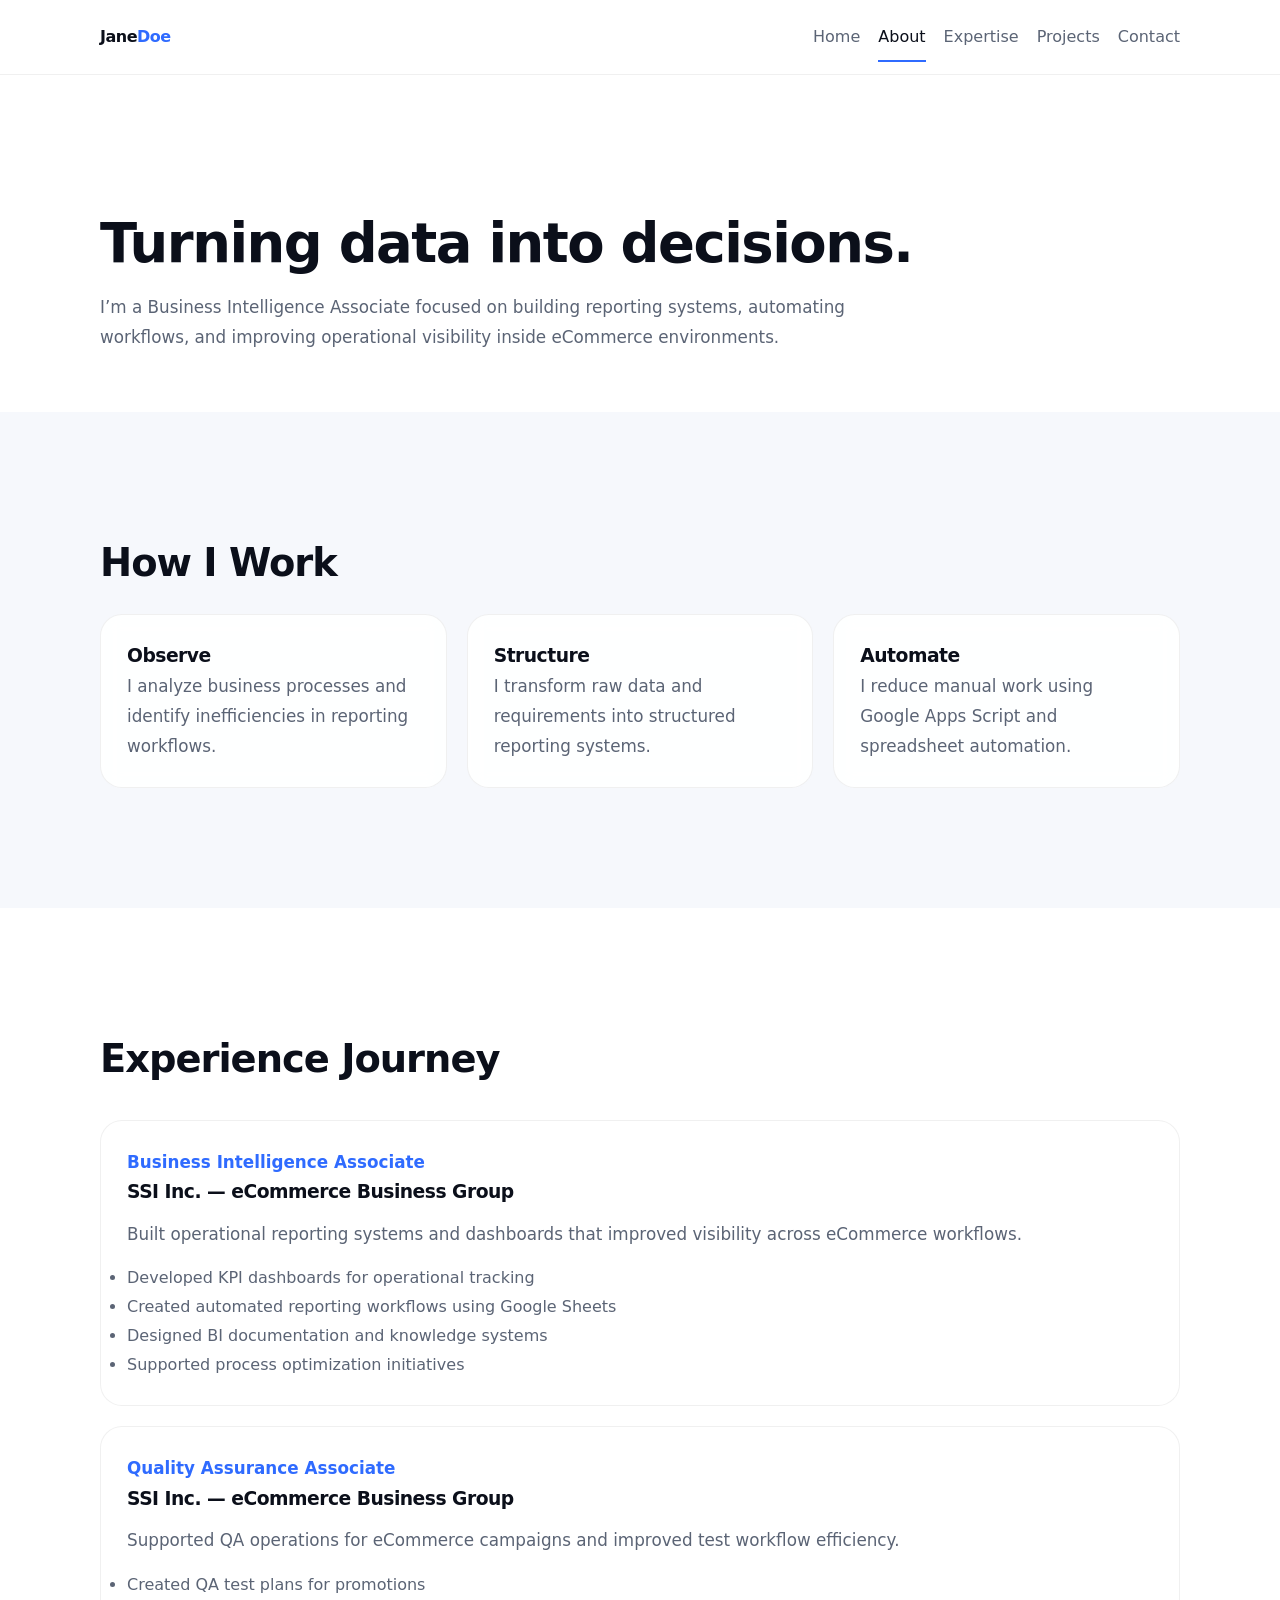
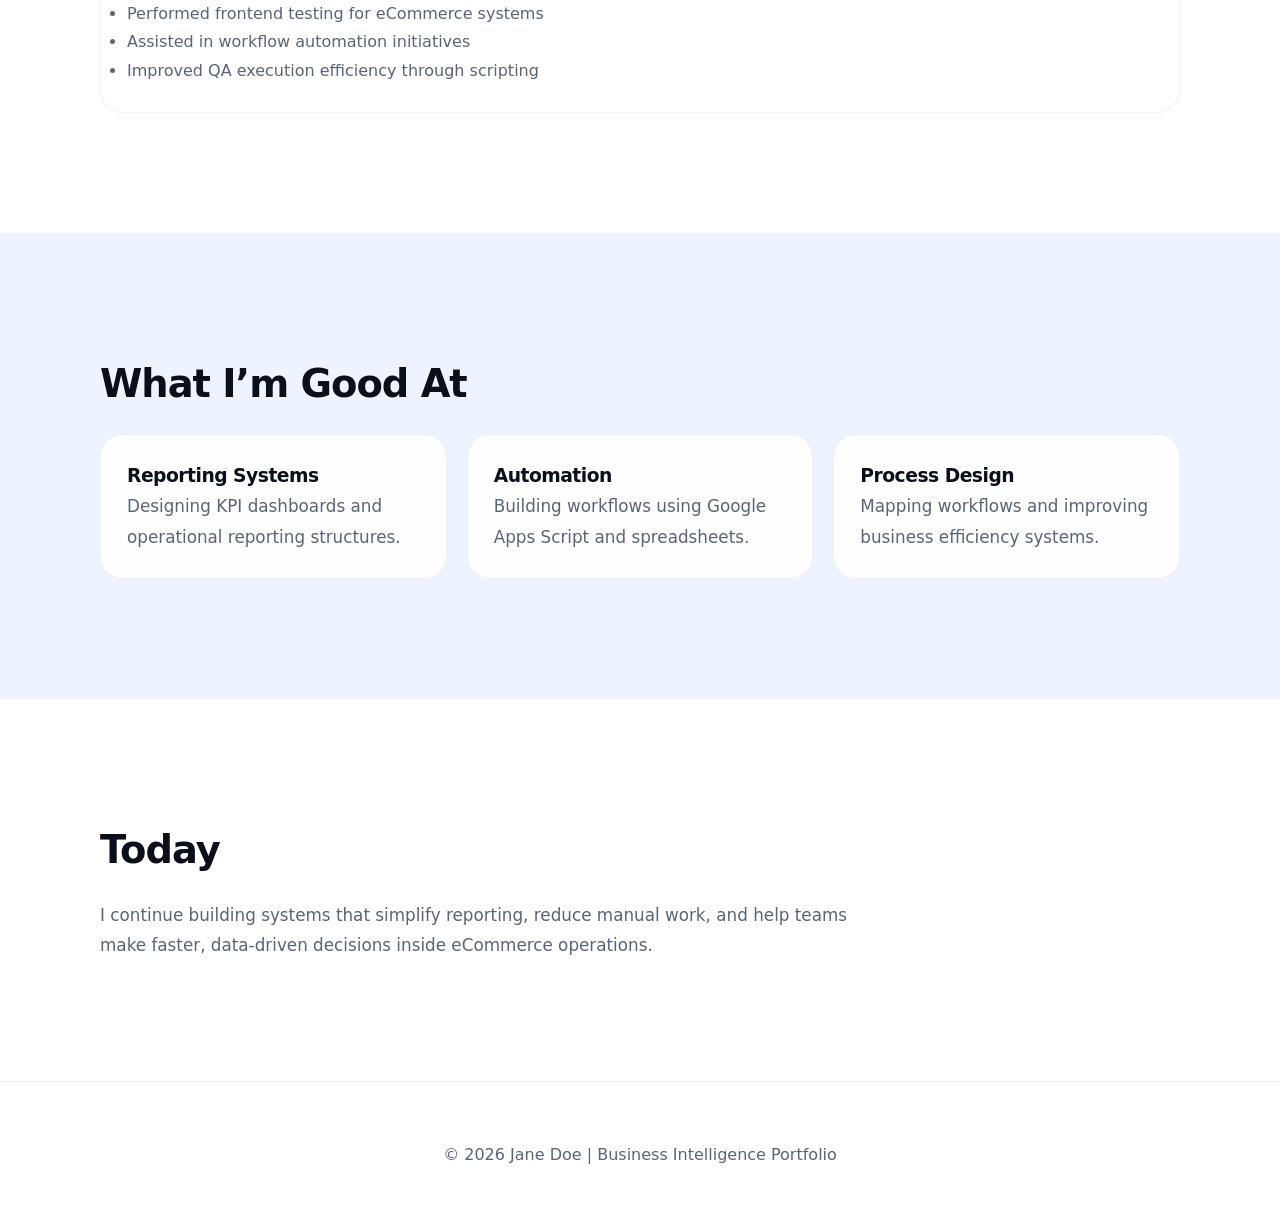
==== about.html @ 3c9a526d "Create about.html" ====
<!DOCTYPE html>
<html lang="en">
<head>
<meta charset="UTF-8">
<meta name="viewport" content="width=device-width, initial-scale=1.0">

<title>About | BI Portfolio</title>

<link rel="stylesheet" href="style.css">
</head>

<body>

<!-- NAV -->
<nav class="navbar">
  <div class="container nav-wrapper">

    <div class="logo">Jane<span>Doe</span></div>

    <div class="nav-links">
      <a href="index.html">Home</a>
      <a href="about.html" class="active">About</a>
      <a href="expertise.html">Expertise</a>
      <a href="projects.html">Projects</a>
      <a href="contact.html">Contact</a>
    </div>

  </div>
</nav>

<!-- HERO STORY INTRO -->
<section class="container reveal" style="padding:140px 0 60px;">

  <h1 style="font-size:3.4rem; letter-spacing:-1.5px;">
    Turning data into decisions.
  </h1>

  <p style="max-width:750px; margin-top:20px;">
    I’m a Business Intelligence Associate focused on building reporting systems,
    automating workflows, and improving operational visibility inside eCommerce environments.
  </p>

</section>

<!-- STORY SECTION 1 -->
<section class="soft reveal">

  <div class="container">

    <h2>How I Work</h2>

    <div class="grid">

      <div class="card">
        <h3>Observe</h3>
        <p>I analyze business processes and identify inefficiencies in reporting workflows.</p>
      </div>

      <div class="card">
        <h3>Structure</h3>
        <p>I transform raw data and requirements into structured reporting systems.</p>
      </div>

      <div class="card">
        <h3>Automate</h3>
        <p>I reduce manual work using Google Apps Script and spreadsheet automation.</p>
      </div>

    </div>

  </div>

</section>

<!-- STORY SECTION 2 (TIMELINE STYLE EXPERIENCE) -->
<section class="container reveal">

  <h2>Experience Journey</h2>

  <!-- BI ROLE -->
  <div class="card" style="margin-top:30px;">

    <p style="color:#2f6bff; font-weight:600;">Business Intelligence Associate</p>
    <h3>SSI Inc. — eCommerce Business Group</h3>

    <p style="margin-top:12px;">
      Built operational reporting systems and dashboards that improved visibility across eCommerce workflows.
    </p>

    <ul style="margin-top:15px; color:#5b6475; line-height:1.8;">
      <li>Developed KPI dashboards for operational tracking</li>
      <li>Created automated reporting workflows using Google Sheets</li>
      <li>Designed BI documentation and knowledge systems</li>
      <li>Supported process optimization initiatives</li>
    </ul>

  </div>

  <!-- QA ROLE -->
  <div class="card" style="margin-top:20px;">

    <p style="color:#2f6bff; font-weight:600;">Quality Assurance Associate</p>
    <h3>SSI Inc. — eCommerce Business Group</h3>

    <p style="margin-top:12px;">
      Supported QA operations for eCommerce campaigns and improved test workflow efficiency.
    </p>

    <ul style="margin-top:15px; color:#5b6475; line-height:1.8;">
      <li>Created QA test plans for promotions</li>
      <li>Performed frontend testing for eCommerce systems</li>
      <li>Assisted in workflow automation initiatives</li>
      <li>Improved QA execution efficiency through scripting</li>
    </ul>

  </div>

</section>

<!-- SKILLS STORY -->
<section class="soft2 reveal">

  <div class="container">

    <h2>What I’m Good At</h2>

    <div class="grid">

      <div class="card">
        <h3>Reporting Systems</h3>
        <p>Designing KPI dashboards and operational reporting structures.</p>
      </div>

      <div class="card">
        <h3>Automation</h3>
        <p>Building workflows using Google Apps Script and spreadsheets.</p>
      </div>

      <div class="card">
        <h3>Process Design</h3>
        <p>Mapping workflows and improving business efficiency systems.</p>
      </div>

    </div>

  </div>

</section>

<!-- CLOSING STORY -->
<section class="container reveal" style="padding:120px 0;">

  <h2>Today</h2>

  <p style="max-width:750px;">
    I continue building systems that simplify reporting, reduce manual work,
    and help teams make faster, data-driven decisions inside eCommerce operations.
  </p>

</section>

<!-- FOOTER -->
<footer>
  © 2026 Jane Doe | Business Intelligence Portfolio
</footer>

<script src="script.js"></script>

</body>
</html>
---- style.css ----
:root{
  --bg:#ffffff;
  --text:#0b0f1a;
  --muted:#5b6475;
  --line:rgba(0,0,0,0.08);

  --blue:#2f6bff;
  --soft:#f6f8fc;
  --soft2:#eef3ff;
}

/* RESET */
*{
  margin:0;
  padding:0;
  box-sizing:border-box;
  font-family: Inter, system-ui, -apple-system, sans-serif;
}

html{
  scroll-behavior:smooth;
}

body{
  background:var(--bg);
  color:var(--text);
  -webkit-font-smoothing:antialiased;
  text-rendering:optimizeLegibility;
  line-height:1.6;
}

/* CONTAINER */
.container{
  width:85%;
  max-width:1080px;
  margin:auto;
}

/* =========================
   NAV (APPLE STYLE)
========================= */
.navbar{
  position:sticky;
  top:0;
  background:rgba(255,255,255,0.75);
  backdrop-filter:blur(16px);
  border-bottom:1px solid rgba(0,0,0,0.06);
  z-index:1000;
}

.nav-wrapper{
  display:flex;
  justify-content:space-between;
  align-items:center;
  padding:18px 0;
}

.logo{
  font-weight:700;
  letter-spacing:-0.5px;
}

.logo span{
  color:var(--blue);
}

.nav-links{
  display:flex;
  align-items:center;
}

.nav-links a{
  margin-left:18px;
  text-decoration:none;
  color:var(--muted);
  font-weight:500;
  position:relative;
  transition:0.2s ease;
  padding:6px 0;
}

.nav-links a:hover{
  color:var(--text);
}

.nav-links a.active{
  color:var(--text);
}

.nav-links a.active::after{
  content:"";
  position:absolute;
  bottom:-6px;
  left:0;
  width:100%;
  height:2px;
  background:var(--blue);
}

/* =========================
   TYPOGRAPHY (REFINED)
========================= */
h1{
  font-size:3.4rem;
  letter-spacing:-1.5px;
  line-height:1.05;
}

h2{
  font-size:2.4rem;
  letter-spacing:-1px;
  margin-bottom:20px;
}

h3{
  letter-spacing:-0.5px;
}

p{
  font-size:1.05rem;
  color:var(--muted);
  line-height:1.8;
}

/* =========================
   SECTIONS (SPACING SYSTEM)
========================= */
section{
  padding:120px 0;
}

.soft{
  background:var(--soft);
}

.soft2{
  background:var(--soft2);
}

/* =========================
   HERO (APPLE STYLE LAYOUT)
========================= */
.hero{
  padding:140px 0;
  display:grid;
  grid-template-columns:1.3fr 0.7fr;
  gap:70px;
  align-items:center;
}

.visual{
  height:380px;
  border-radius:28px;
  background:linear-gradient(135deg,#f4f7ff,#ffffff);
  border:1px solid rgba(0,0,0,0.06);
}

/* =========================
   BUTTONS (MICRO INTERACTION)
========================= */
.btn{
  display:inline-block;
  padding:13px 20px;
  border-radius:999px;
  background:var(--blue);
  color:#fff;
  text-decoration:none;
  font-weight:500;
  transition:all 0.25s ease;
  margin-top:20px;
}

.btn:hover{
  transform:translateY(-2px);
  box-shadow:0 10px 25px rgba(47,107,255,0.25);
}

/* =========================
   GRID SYSTEM
========================= */
.grid{
  display:grid;
  grid-template-columns:repeat(3,1fr);
  gap:20px;
}

/* =========================
   CARDS (APPLE SOFT UI)
========================= */
.card{
  padding:26px;
  border-radius:22px;
  border:1px solid rgba(0,0,0,0.06);
  background:rgba(255,255,255,0.9);
  backdrop-filter:blur(10px);
  transition:all 0.35s ease;
}

.card:hover{
  transform:translateY(-8px);
  box-shadow:0 18px 50px rgba(0,0,0,0.08);
}

/* =========================
   PROJECT LIST
========================= */
.projects{
  margin-top:30px;
}

.project-item{
  display:flex;
  justify-content:space-between;
  align-items:center;
  padding:26px 0;
  border-bottom:1px solid var(--line);
  transition:0.25s ease;
}

.project-item:hover{
  background:rgba(47,107,255,0.04);
  padding-left:14px;
}

.project-item h3{
  font-size:1.1rem;
  margin-bottom:6px;
}

.project-item p{
  color:var(--muted);
}

.project-item a{
  color:var(--blue);
  text-decoration:none;
  font-weight:600;
}

/* =========================
   FOOTER
========================= */
footer{
  text-align:center;
  padding:60px 0;
  color:var(--muted);
  border-top:1px solid rgba(0,0,0,0.06);
}

/* =========================
   SCROLL REVEAL (ANIMATION SYSTEM)
========================= */
.reveal{
  opacity:0;
  transform:translateY(20px);
  transition:all 0.8s ease;
}

.reveal.show{
  opacity:1;
  transform:translateY(0);
}

/* =========================
   RESPONSIVE
========================= */
@media(max-width:900px){
  .hero{
    grid-template-columns:1fr;
  }

  .grid{
    grid-template-columns:1fr;
  }

  h1{
    font-size:2.4rem;
  }
}
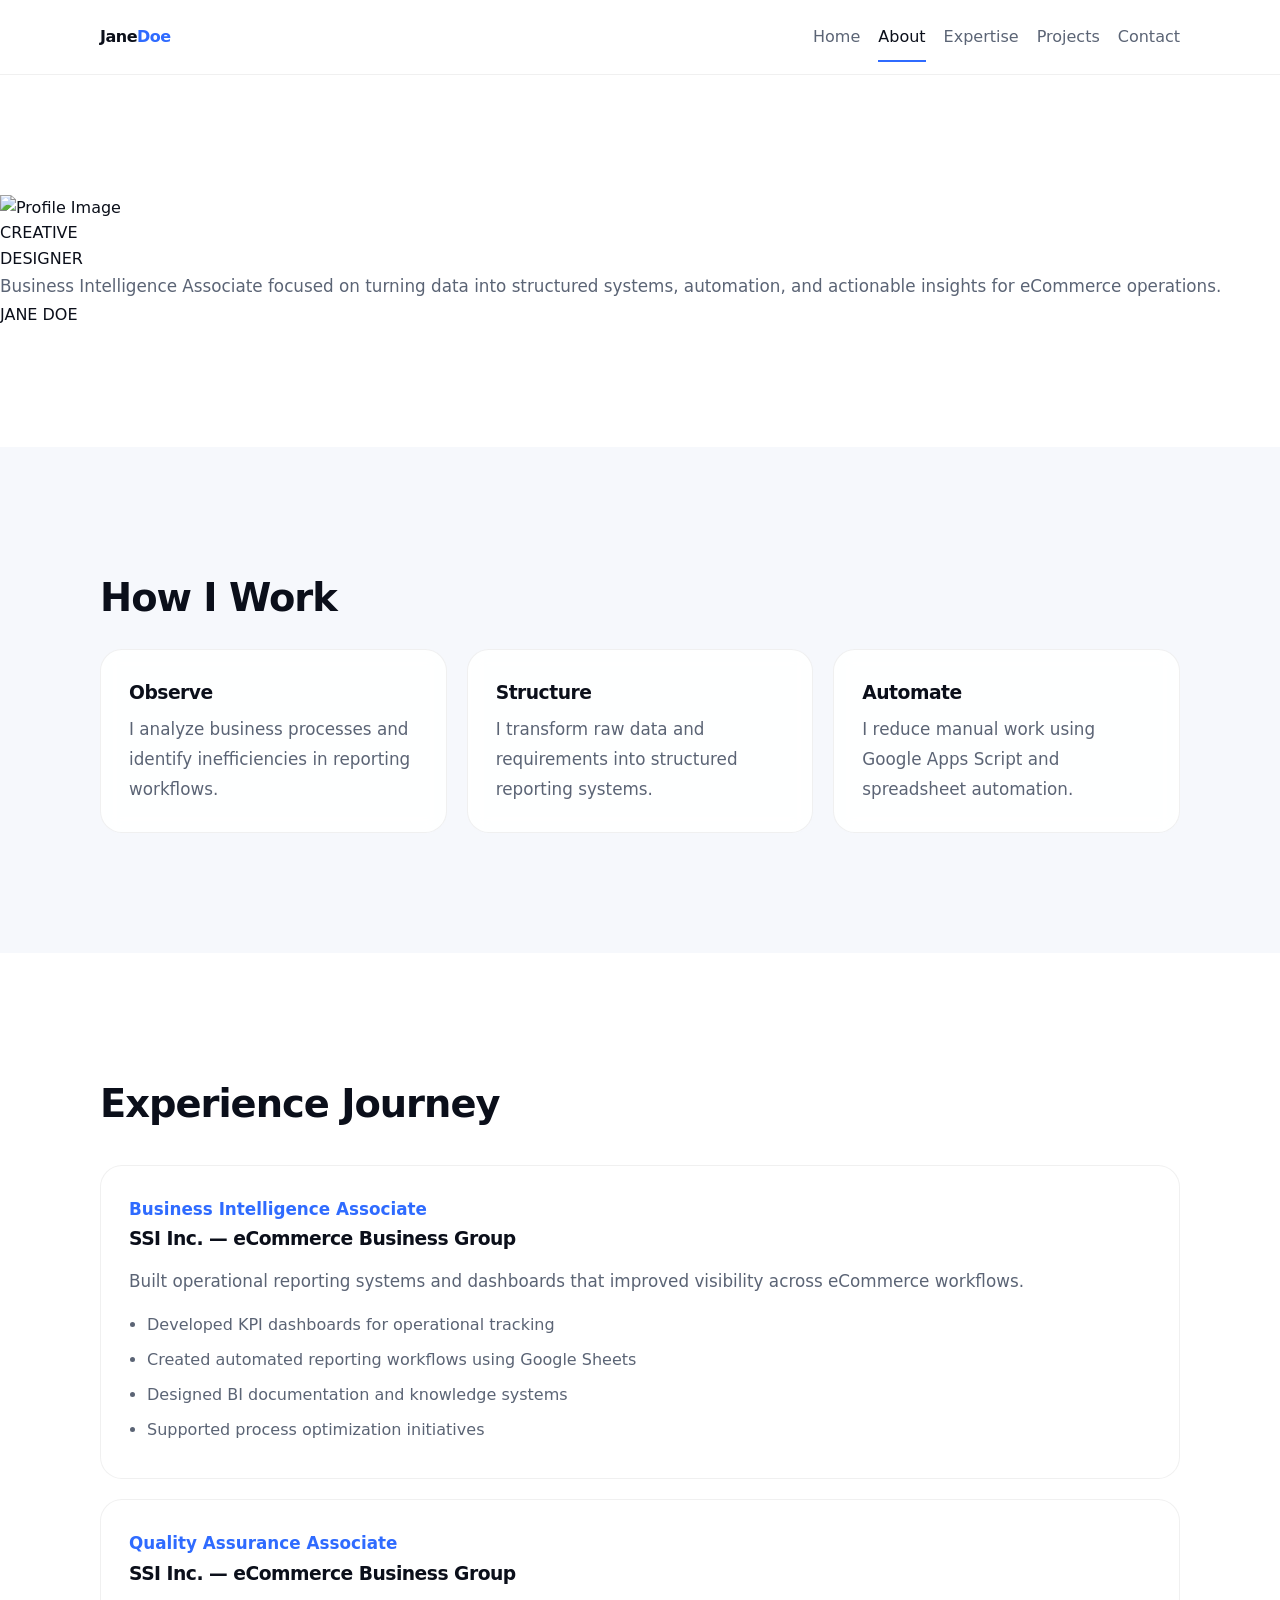
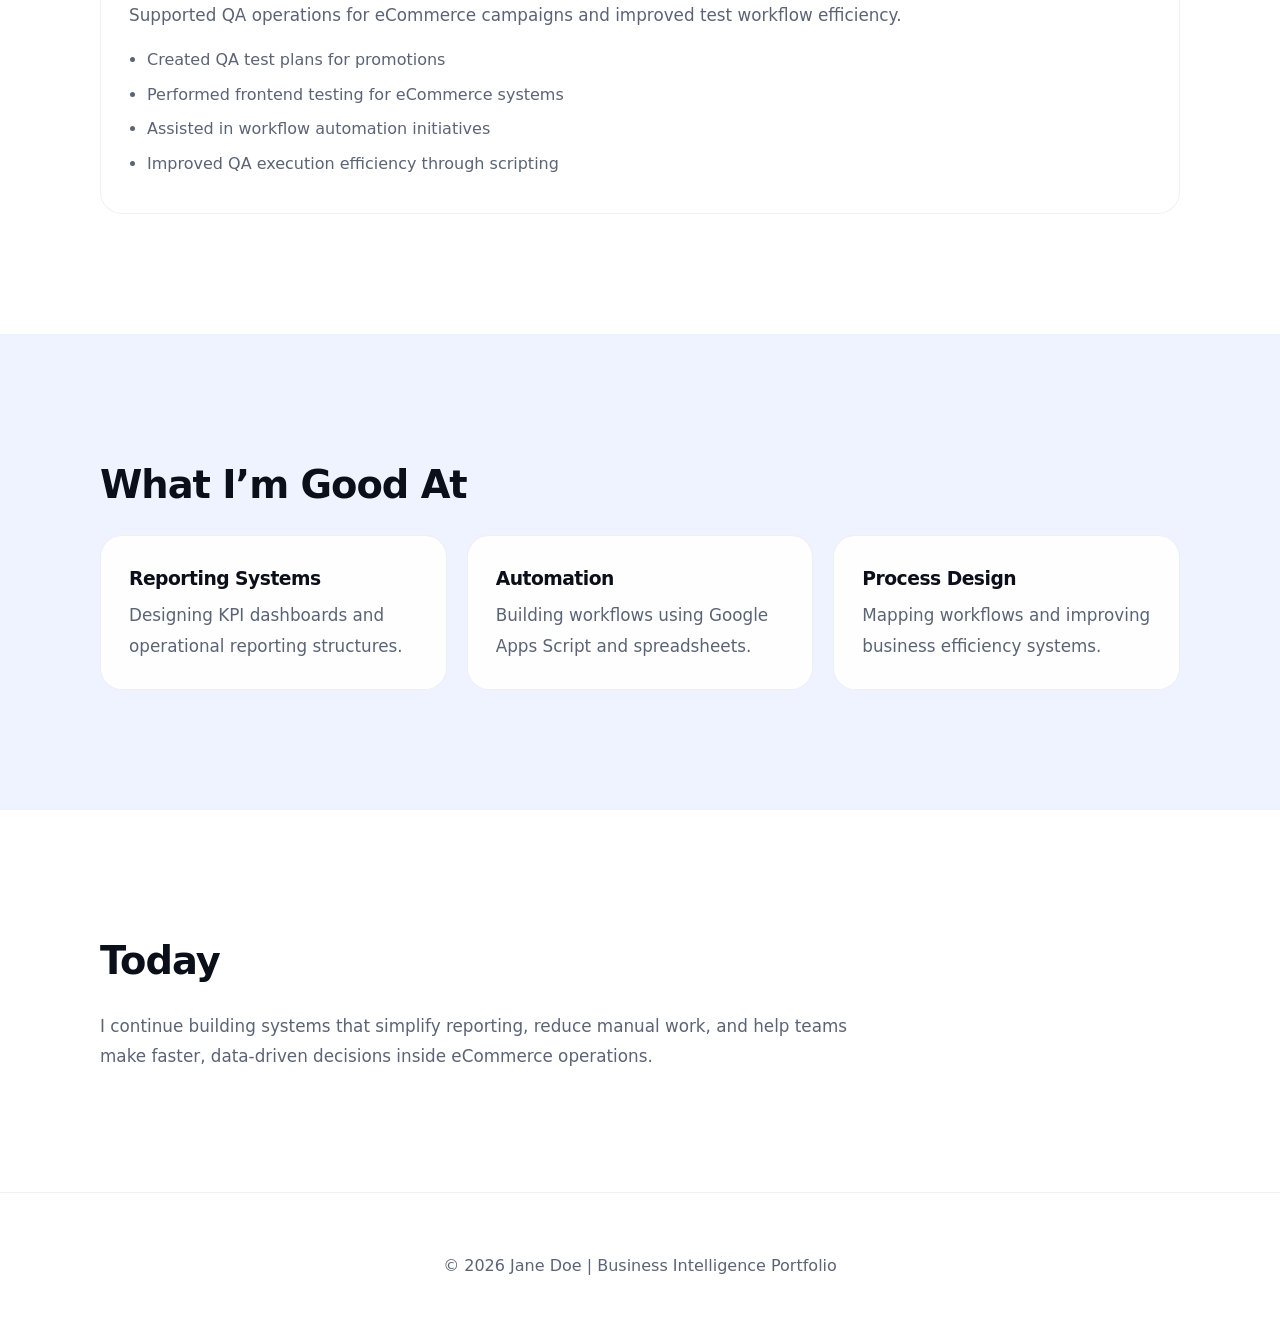
==== commit d259ce57: "Update about.html" ====
--- a/about.html
+++ b/about.html
@@ -29,7 +29,7 @@
 </nav>
 
 <!-- HERO STORY INTRO -->
-<section class="container reveal" style="padding:140px 0 60px;">
+<!-- <section class="container reveal" style="padding:140px 0 60px;">
 
   <h1 style="font-size:3.4rem; letter-spacing:-1.5px;">
     Turning data into decisions.
@@ -39,6 +39,35 @@
     I’m a Business Intelligence Associate focused on building reporting systems,
     automating workflows, and improving operational visibility inside eCommerce environments.
   </p>
+
+</section> -->
+
+  <!-- HERO / EDITORIAL SPLIT -->
+<section class="hero-editorial">
+
+  <div class="hero-frame">
+
+    <!-- LEFT IMAGE -->
+    <div class="hero-image">
+      <img src="your-image.jpg" alt="Profile Image">
+    </div>
+
+    <!-- RIGHT CONTENT -->
+    <div class="hero-content">
+
+      <div class="hero-kicker">CREATIVE</div>
+      <div class="hero-title">DESIGNER</div>
+
+      <p class="hero-subtext">
+        Business Intelligence Associate focused on turning data into structured systems,
+        automation, and actionable insights for eCommerce operations.
+      </p>
+
+      <div class="hero-name">JANE DOE</div>
+
+    </div>
+
+  </div>
 
 </section>
 
--- a/style.css
+++ b/style.css
@@ -277,3 +277,230 @@
     font-size:2.4rem;
   }
 }
+
+
+
+/* =========================
+   BASE SYSTEM (APPLE CLEAN)
+========================= */
+
+:root{
+  --bg:#ffffff;
+  --text:#0b0f1a;
+  --muted:#5b6475;
+  --line:rgba(0,0,0,0.08);
+
+  --blue:#2f6bff;
+  --soft:#f6f8fc;
+  --soft2:#eef3ff;
+}
+
+*{
+  margin:0;
+  padding:0;
+  box-sizing:border-box;
+  font-family: Inter, system-ui, -apple-system, sans-serif;
+}
+
+html{
+  scroll-behavior:smooth;
+}
+
+body{
+  background:var(--bg);
+  color:var(--text);
+  -webkit-font-smoothing:antialiased;
+  text-rendering:optimizeLegibility;
+  line-height:1.6;
+}
+
+/* =========================
+   LAYOUT SYSTEM
+========================= */
+
+.container{
+  width:85%;
+  max-width:1080px;
+  margin:auto;
+}
+
+/* =========================
+   NAV (CLEAN GLASS STYLE)
+========================= */
+
+.navbar{
+  position:sticky;
+  top:0;
+  background:rgba(255,255,255,0.75);
+  backdrop-filter:blur(16px);
+  border-bottom:1px solid rgba(0,0,0,0.06);
+  z-index:1000;
+}
+
+.nav-wrapper{
+  display:flex;
+  justify-content:space-between;
+  align-items:center;
+  padding:18px 0;
+}
+
+.nav-links{
+  display:flex;
+}
+
+.nav-links a{
+  margin-left:18px;
+  text-decoration:none;
+  color:var(--muted);
+  font-weight:500;
+  position:relative;
+  transition:0.2s;
+}
+
+.nav-links a:hover,
+.nav-links a.active{
+  color:var(--text);
+}
+
+.nav-links a.active::after{
+  content:"";
+  position:absolute;
+  bottom:-6px;
+  left:0;
+  width:100%;
+  height:2px;
+  background:var(--blue);
+}
+
+/* =========================
+   TYPOGRAPHY (STORY MODE)
+========================= */
+
+h1{
+  font-size:3.4rem;
+  letter-spacing:-1.5px;
+  line-height:1.05;
+}
+
+h2{
+  font-size:2.4rem;
+  letter-spacing:-1px;
+  margin-bottom:20px;
+}
+
+h3{
+  letter-spacing:-0.5px;
+  margin-bottom:6px;
+}
+
+p{
+  font-size:1.05rem;
+  color:var(--muted);
+  line-height:1.8;
+}
+
+/* =========================
+   SECTION SPACING (IMPORTANT)
+========================= */
+
+section{
+  padding:120px 0;
+}
+
+.soft{
+  background:var(--soft);
+}
+
+.soft2{
+  background:var(--soft2);
+}
+
+/* =========================
+   HERO STORY AREA
+========================= */
+
+.hero{
+  padding:140px 0;
+}
+
+/* =========================
+   GRID SYSTEM
+========================= */
+
+.grid{
+  display:grid;
+  grid-template-columns:repeat(3,1fr);
+  gap:20px;
+}
+
+/* =========================
+   STORY CARDS (APPLE STYLE)
+========================= */
+
+.card{
+  padding:28px;
+  border-radius:22px;
+  border:1px solid rgba(0,0,0,0.06);
+  background:rgba(255,255,255,0.9);
+  backdrop-filter:blur(10px);
+  transition:all 0.35s ease;
+}
+
+.card:hover{
+  transform:translateY(-8px);
+  box-shadow:0 18px 50px rgba(0,0,0,0.08);
+}
+
+/* =========================
+   TIMELINE EXPERIENCE STYLE
+========================= */
+
+.card ul{
+  margin-top:12px;
+  padding-left:18px;
+}
+
+.card ul li{
+  margin-bottom:6px;
+  color:var(--muted);
+}
+
+/* =========================
+   REVEAL ANIMATION (IMPORTANT)
+========================= */
+
+.reveal{
+  opacity:0;
+  transform:translateY(24px);
+  transition:all 0.8s ease;
+}
+
+.reveal.show{
+  opacity:1;
+  transform:translateY(0);
+}
+
+/* =========================
+   FOOTER
+========================= */
+
+footer{
+  text-align:center;
+  padding:60px 0;
+  color:var(--muted);
+  border-top:1px solid rgba(0,0,0,0.06);
+}
+
+/* =========================
+   RESPONSIVE
+========================= */
+
+@media(max-width:900px){
+  h1{
+    font-size:2.4rem;
+  }
+
+  .grid{
+    grid-template-columns:1fr;
+  }
+}
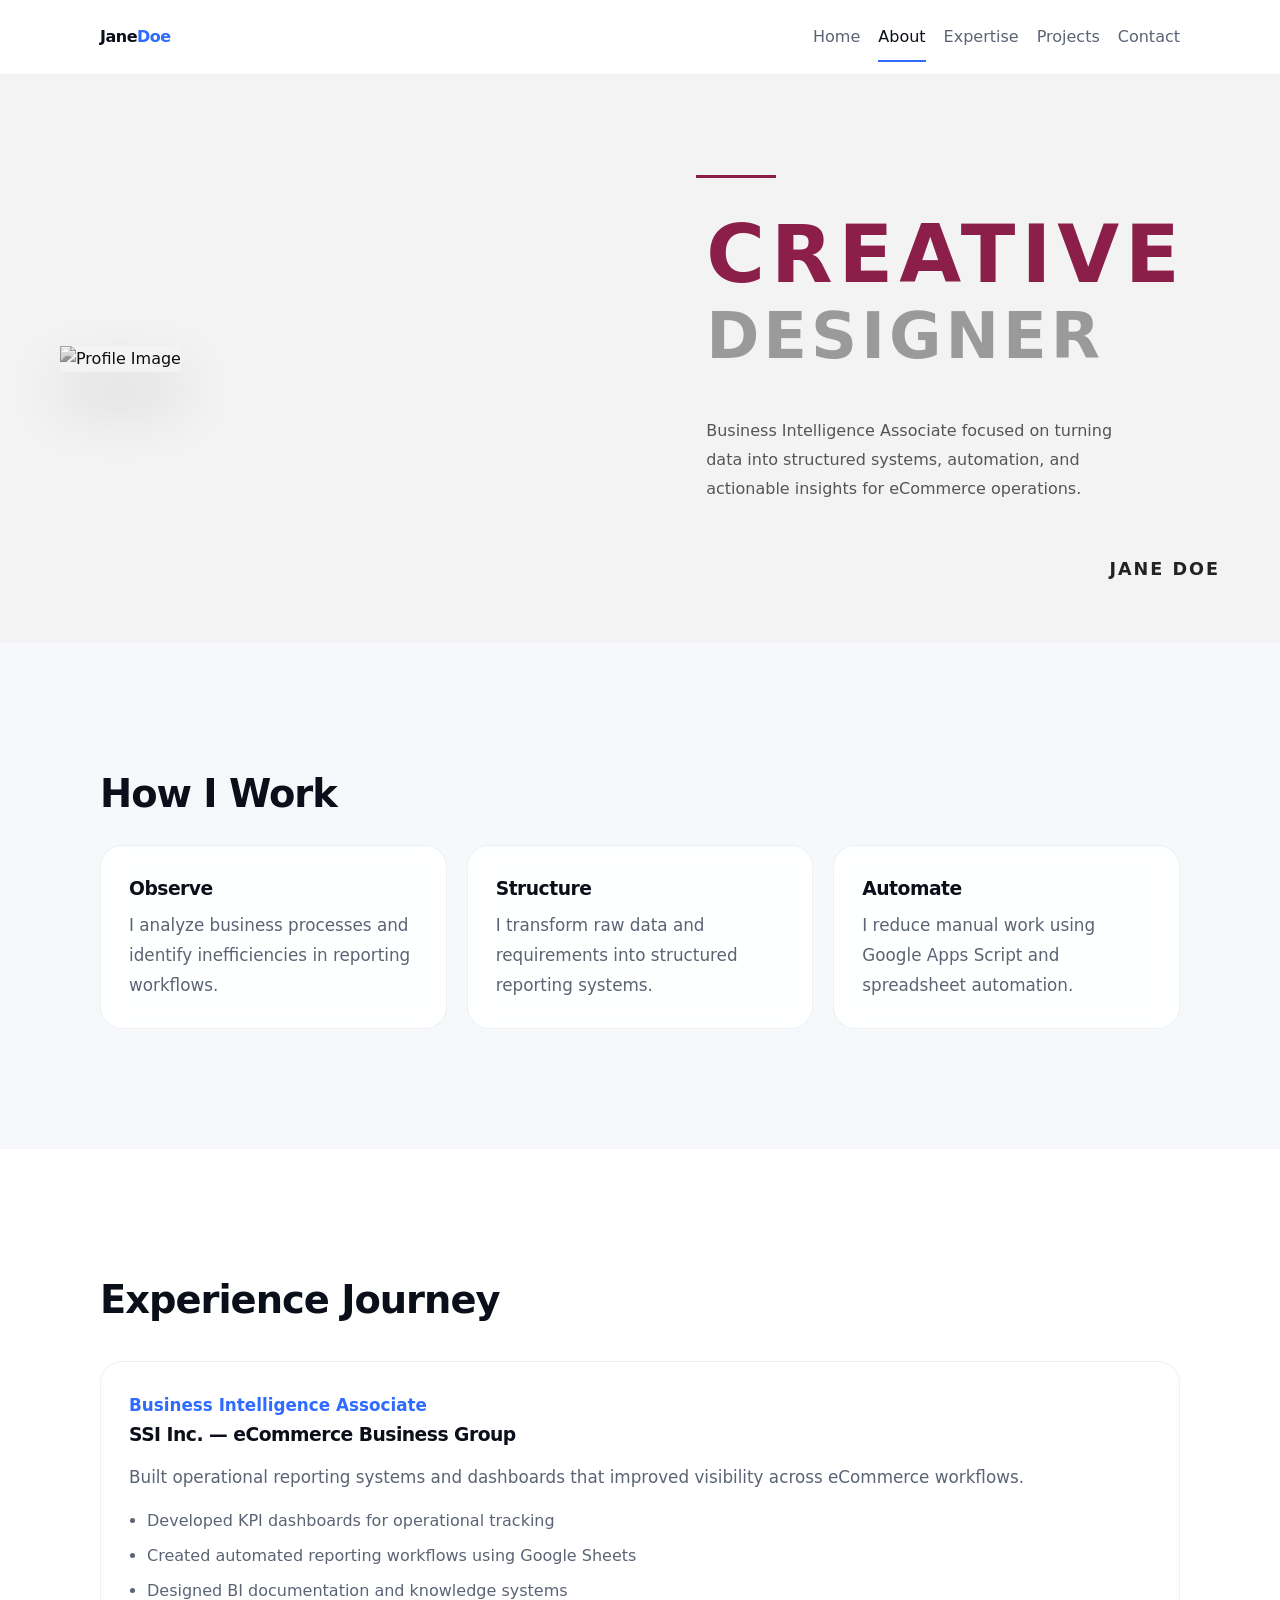
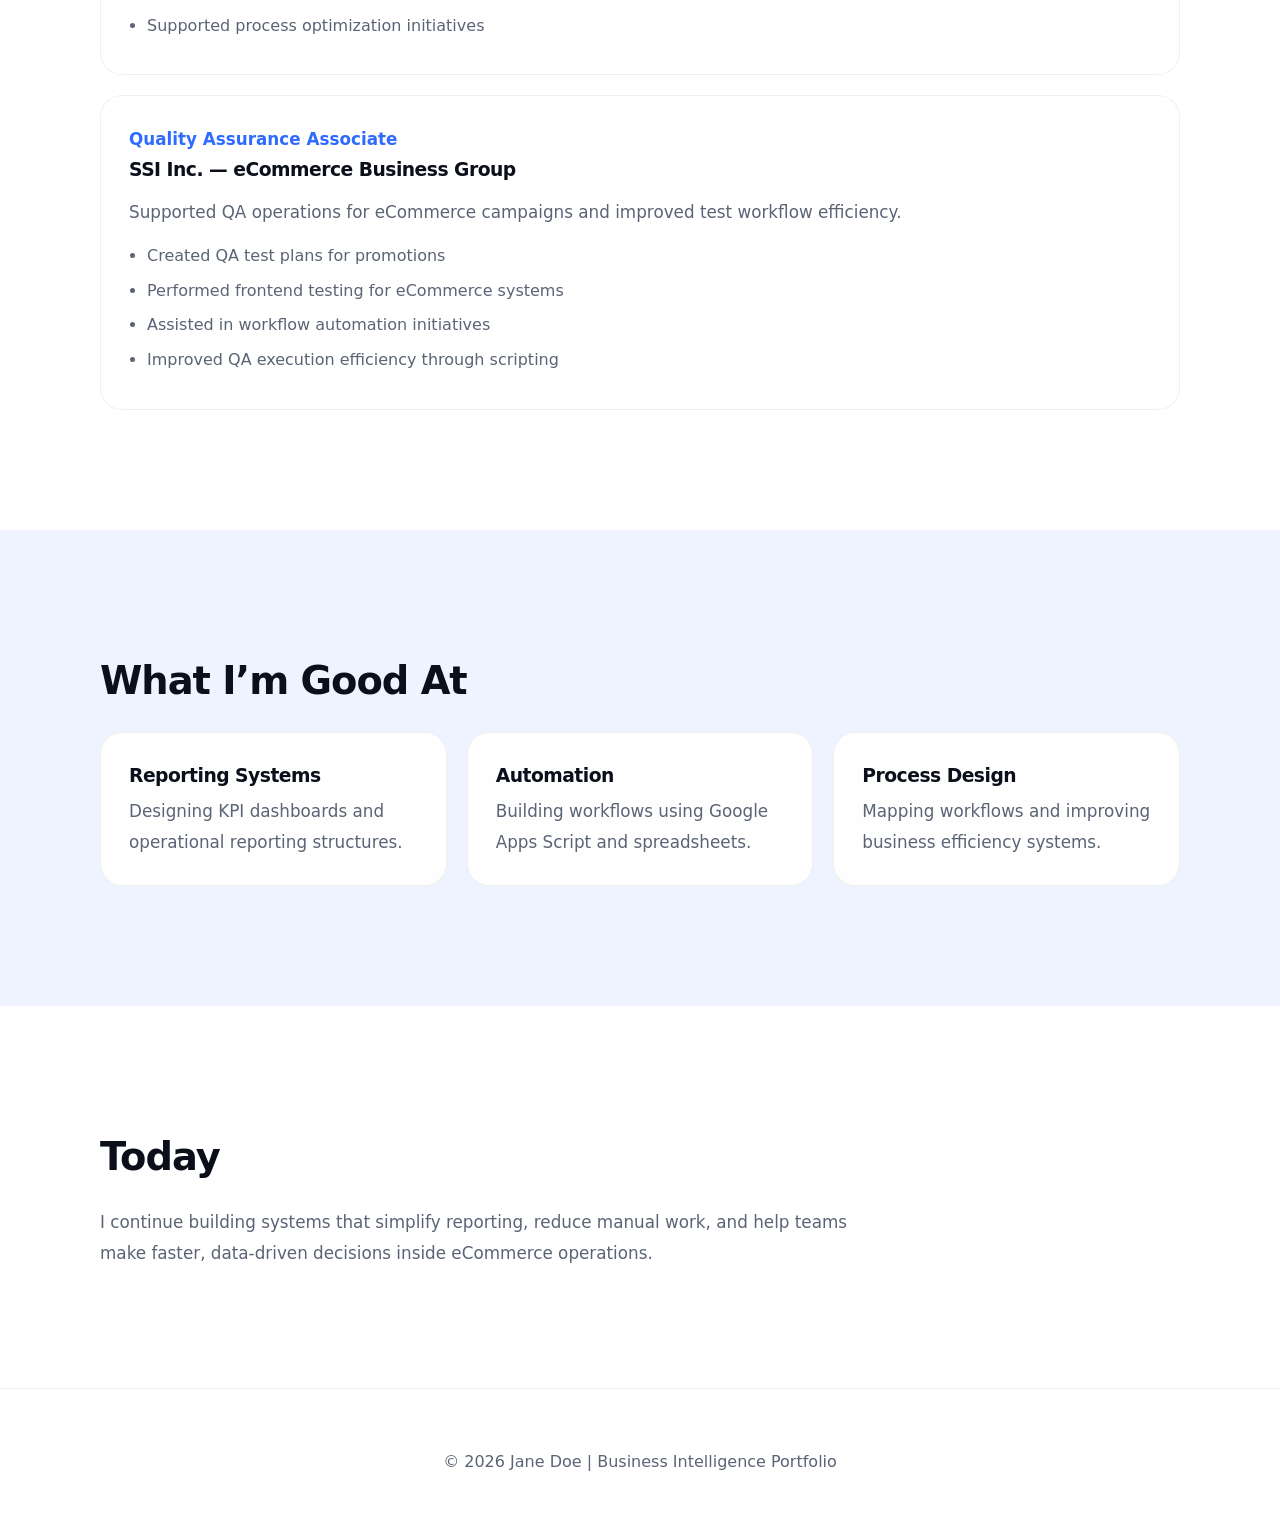
==== commit 68202d26: "Update about.html" ====
--- a/about.html
+++ b/about.html
@@ -49,7 +49,7 @@
 
     <!-- LEFT IMAGE -->
     <div class="hero-image">
-      <img src="your-image.jpg" alt="Profile Image">
+      <img src="https://images.unsplash.com/photo-1617663888564-13bcf00e5668?q=80&w=2070&auto=format&fit=crop&ixlib=rb-4.1.0&ixid=M3wxMjA3fDB8MHxwaG90by1wYWdlfHx8fGVufDB8fHx8fA%3D%3D" alt="Profile Image">
     </div>
 
     <!-- RIGHT CONTENT -->
--- a/style.css
+++ b/style.css
@@ -140,7 +140,7 @@
 /* =========================
    HERO (APPLE STYLE LAYOUT)
 ========================= */
-.hero{
+/* .hero{
   padding:140px 0;
   display:grid;
   grid-template-columns:1.3fr 0.7fr;
@@ -153,6 +153,111 @@
   border-radius:28px;
   background:linear-gradient(135deg,#f4f7ff,#ffffff);
   border:1px solid rgba(0,0,0,0.06);
+} */
+
+
+/* HERO EDITORIAL LAYOUT */
+.hero-editorial{
+  padding:120px 0;
+  background:#f3f3f3;
+}
+
+.hero-frame{
+  display:grid;
+  grid-template-columns: 1.1fr 1fr;
+  gap:60px;
+  align-items:center;
+  max-width:1200px;
+  margin:auto;
+  padding:0 20px;
+}
+
+/* LEFT IMAGE */
+.hero-image{
+  position:relative;
+}
+
+.hero-image img{
+  width:100%;
+  height:650px;
+  object-fit:cover;
+  filter:grayscale(100%);
+  box-shadow: 0 30px 60px rgba(0,0,0,0.15);
+}
+
+/* RIGHT CONTENT */
+.hero-content{
+  position:relative;
+  padding:20px 10px;
+}
+
+/* TYPOGRAPHY STYLE */
+.hero-kicker{
+  font-size:5rem;
+  font-weight:800;
+  letter-spacing:6px;
+  color:#8b1f4a;
+  line-height:1;
+}
+
+.hero-title{
+  font-size:4rem;
+  font-weight:800;
+  letter-spacing:4px;
+  color:#9a9a9a;
+  margin-top:-10px;
+}
+
+.hero-subtext{
+  margin-top:30px;
+  max-width:420px;
+  color:#555;
+  line-height:1.8;
+  font-size:1rem;
+}
+
+/* NAME BOTTOM RIGHT */
+.hero-name{
+  position:absolute;
+  bottom:-60px;
+  right:0;
+  font-size:1.1rem;
+  letter-spacing:2px;
+  font-weight:600;
+  color:#222;
+}
+
+/* DECOR LINE (optional accent like sample) */
+.hero-content::before{
+  content:"";
+  position:absolute;
+  top:-20px;
+  left:0;
+  width:80px;
+  height:3px;
+  background:#8b1f4a;
+}
+
+/* RESPONSIVE */
+@media (max-width: 900px){
+  .hero-frame{
+    grid-template-columns:1fr;
+    text-align:center;
+  }
+
+  .hero-image img{
+    height:420px;
+  }
+
+  .hero-name{
+    position:static;
+    margin-top:30px;
+  }
+
+  .hero-subtext{
+    margin-left:auto;
+    margin-right:auto;
+  }
 }
 
 /* =========================
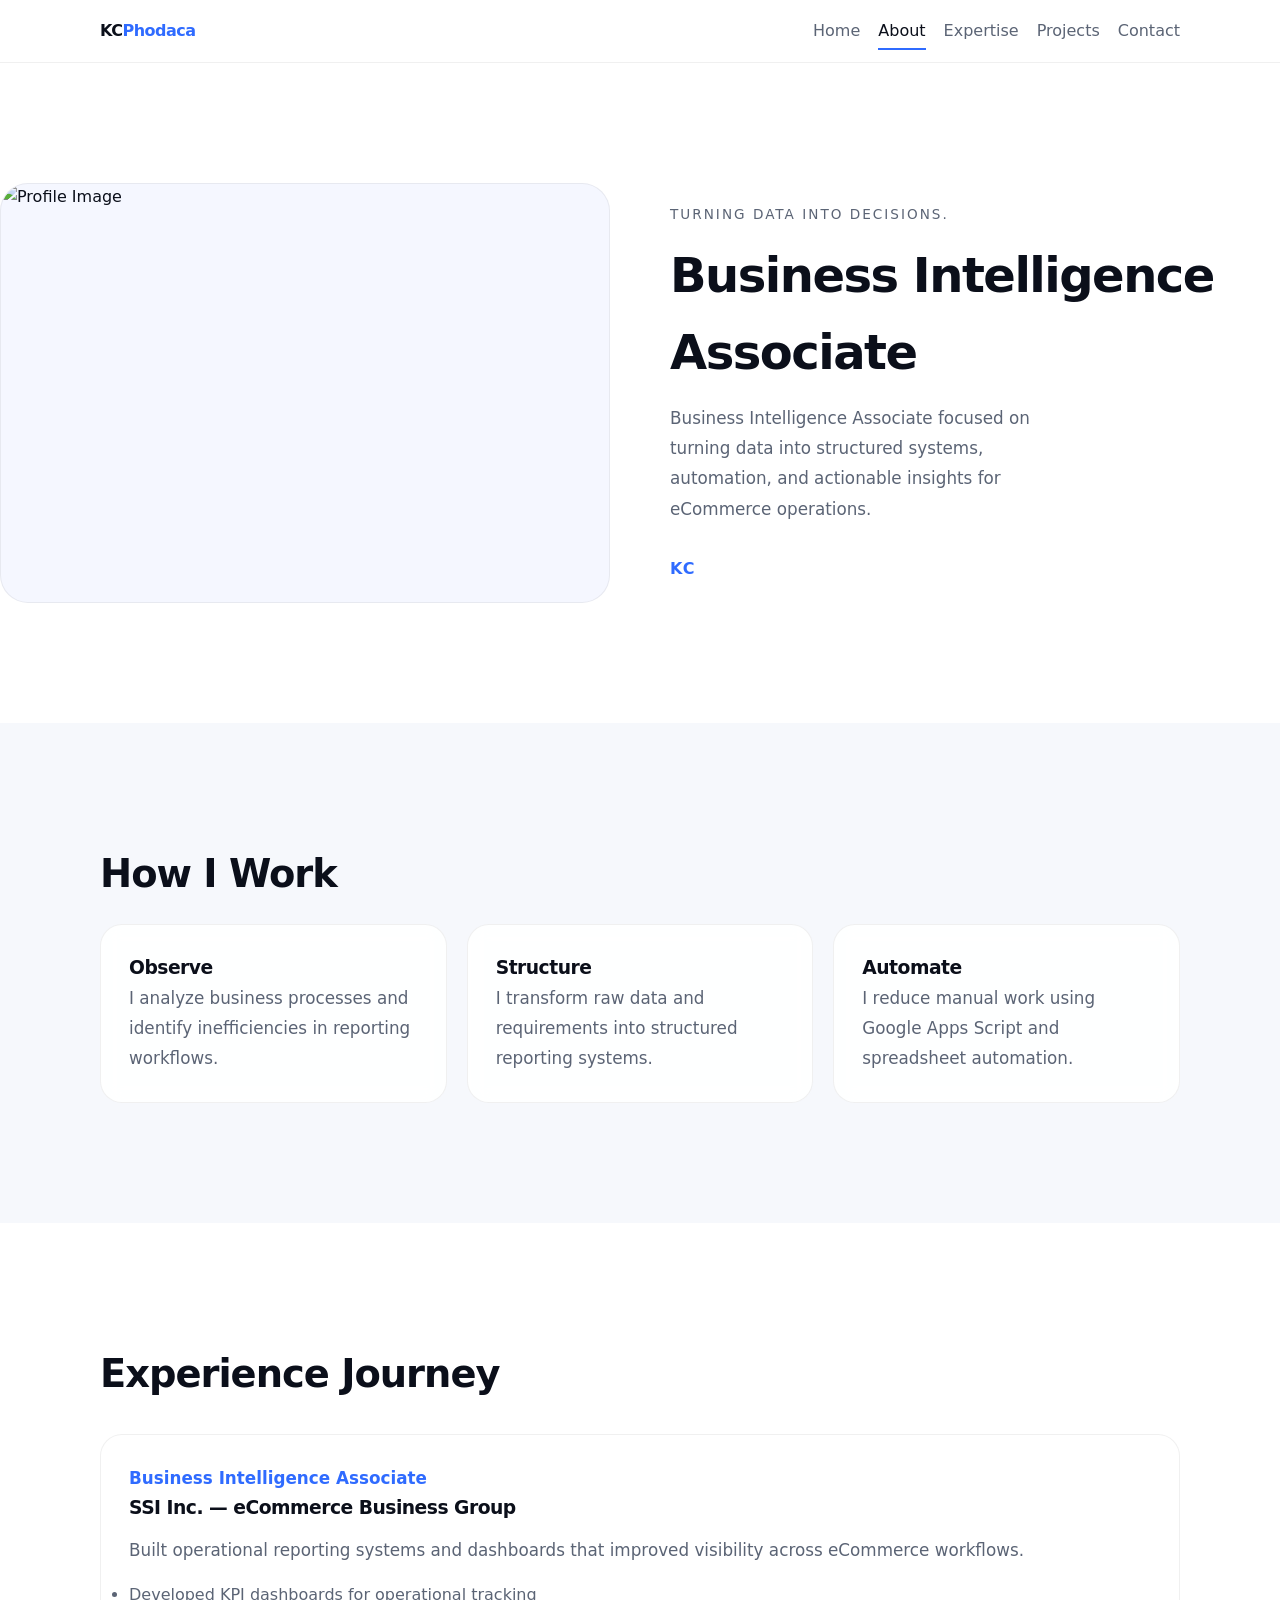
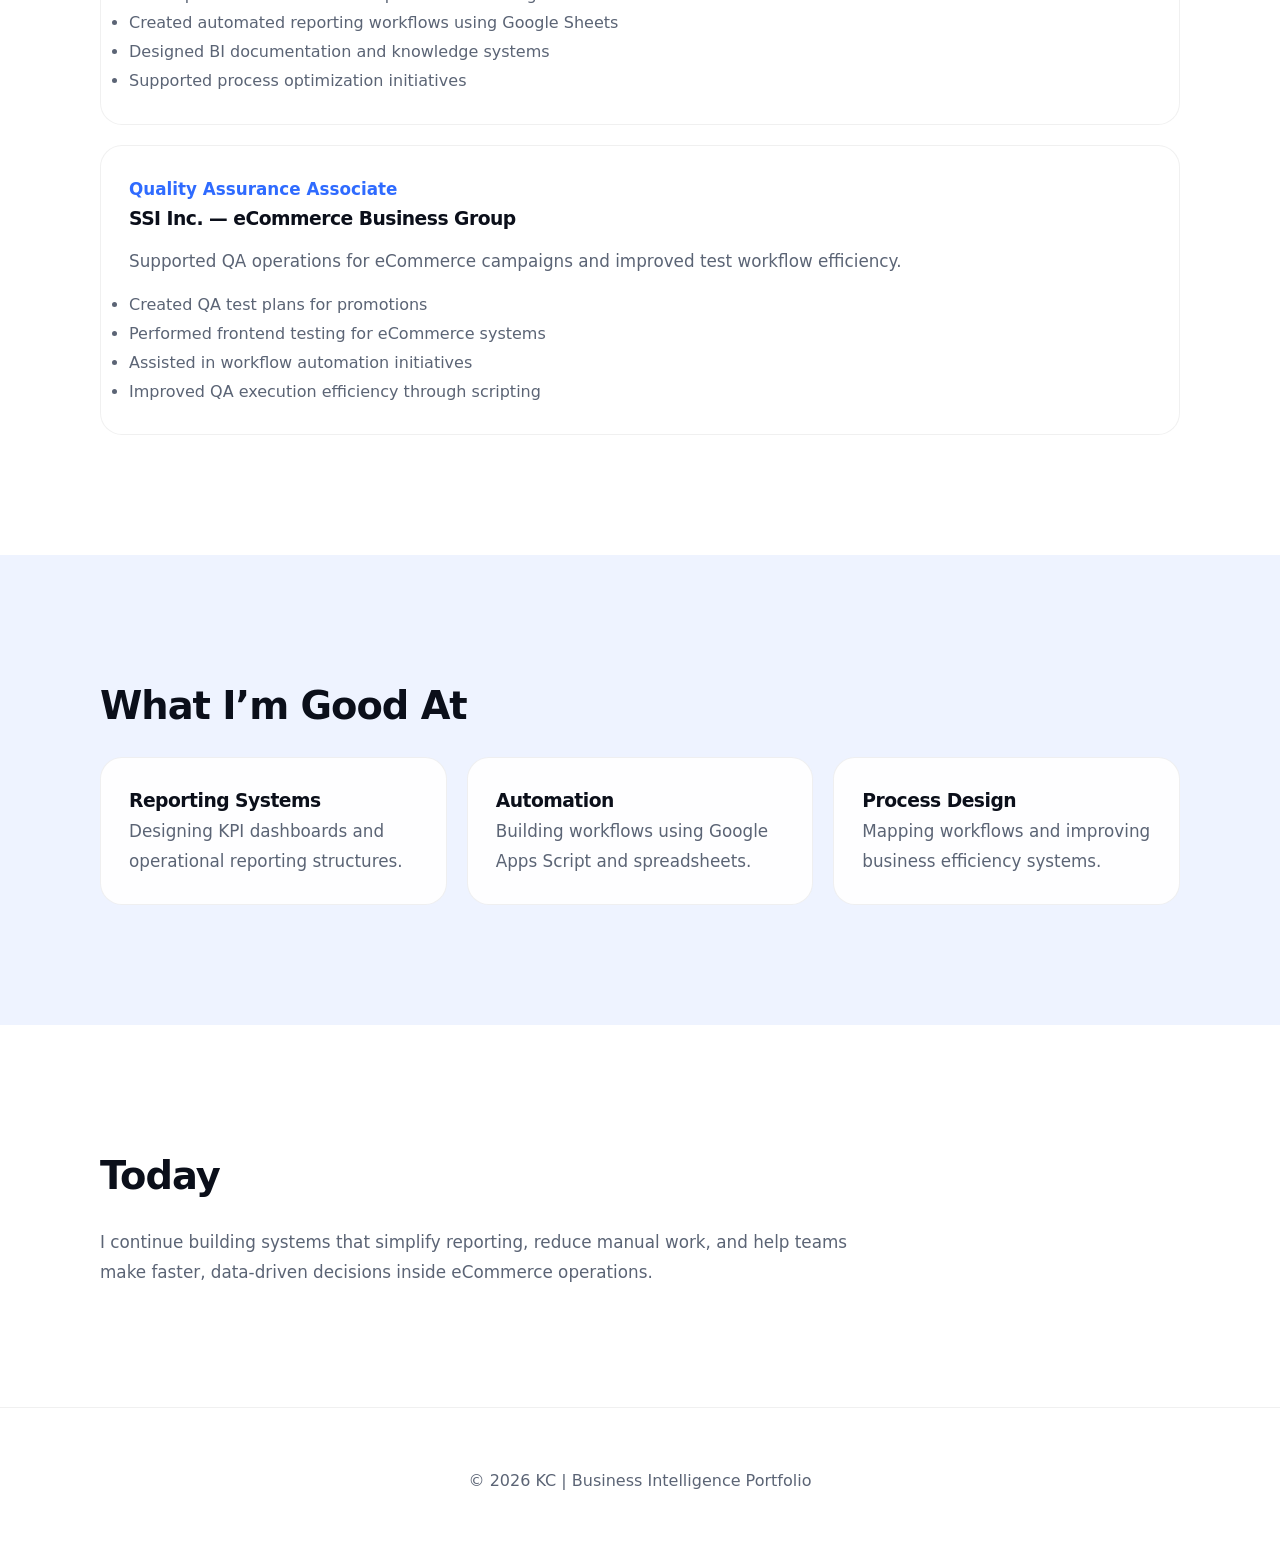
==== commit 2fb26c1a: "Update about.html" ====
--- a/about.html
+++ b/about.html
@@ -15,7 +15,7 @@
 <nav class="navbar">
   <div class="container nav-wrapper">
 
-    <div class="logo">Jane<span>Doe</span></div>
+    <div class="logo">KC<span>Phodaca</span></div>
 
     <div class="nav-links">
       <a href="index.html">Home</a>
@@ -55,15 +55,15 @@
     <!-- RIGHT CONTENT -->
     <div class="hero-content">
 
-      <div class="hero-kicker">CREATIVE</div>
-      <div class="hero-title">DESIGNER</div>
+      <div class="hero-kicker">Turning data into decisions.</div>
+      <div class="hero-title">Business Intelligence Associate</div>
 
       <p class="hero-subtext">
         Business Intelligence Associate focused on turning data into structured systems,
         automation, and actionable insights for eCommerce operations.
       </p>
 
-      <div class="hero-name">JANE DOE</div>
+      <div class="hero-name">KC</div>
 
     </div>
 
@@ -190,7 +190,7 @@
 
 <!-- FOOTER -->
 <footer>
-  © 2026 Jane Doe | Business Intelligence Portfolio
+  © 2026 KC | Business Intelligence Portfolio
 </footer>
 
 <script src="script.js"></script>
--- a/style.css
+++ b/style.css
@@ -9,7 +9,10 @@
   --soft2:#eef3ff;
 }
 
-/* RESET */
+/* =========================
+   RESET + BASE
+========================= */
+
 *{
   margin:0;
   padding:0;
@@ -29,7 +32,10 @@
   line-height:1.6;
 }
 
-/* CONTAINER */
+/* =========================
+   LAYOUT
+========================= */
+
 .container{
   width:85%;
   max-width:1080px;
@@ -37,8 +43,9 @@
 }
 
 /* =========================
-   NAV (APPLE STYLE)
-========================= */
+   NAVBAR (APPLE GLASS)
+========================= */
+
 .navbar{
   position:sticky;
   top:0;
@@ -75,14 +82,10 @@
   color:var(--muted);
   font-weight:500;
   position:relative;
-  transition:0.2s ease;
-  padding:6px 0;
-}
-
-.nav-links a:hover{
-  color:var(--text);
-}
-
+  transition:0.2s;
+}
+
+.nav-links a:hover,
 .nav-links a.active{
   color:var(--text);
 }
@@ -98,8 +101,9 @@
 }
 
 /* =========================
-   TYPOGRAPHY (REFINED)
-========================= */
+   TYPOGRAPHY
+========================= */
+
 h1{
   font-size:3.4rem;
   letter-spacing:-1.5px;
@@ -123,8 +127,9 @@
 }
 
 /* =========================
-   SECTIONS (SPACING SYSTEM)
-========================= */
+   SECTIONS
+========================= */
+
 section{
   padding:120px 0;
 }
@@ -138,131 +143,135 @@
 }
 
 /* =========================
-   HERO (APPLE STYLE LAYOUT)
-========================= */
-/* .hero{
-  padding:140px 0;
-  display:grid;
-  grid-template-columns:1.3fr 0.7fr;
-  gap:70px;
-  align-items:center;
-}
-
-.visual{
-  height:380px;
-  border-radius:28px;
-  background:linear-gradient(135deg,#f4f7ff,#ffffff);
-  border:1px solid rgba(0,0,0,0.06);
-} */
-
-
-/* HERO EDITORIAL LAYOUT */
+   HERO EDITORIAL (FIXED LAYOUT)
+========================= */
+
 .hero-editorial{
   padding:120px 0;
-  background:#f3f3f3;
 }
 
 .hero-frame{
   display:grid;
-  grid-template-columns: 1.1fr 1fr;
+  grid-template-columns:1fr 1fr;
   gap:60px;
   align-items:center;
-  max-width:1200px;
-  margin:auto;
-  padding:0 20px;
-}
-
-/* LEFT IMAGE */
+}
+
+/* IMAGE FIX (THIS SOLVES YOUR ISSUE) */
 .hero-image{
-  position:relative;
+  width:100%;
+  height:420px;
+  border-radius:28px;
+  overflow:hidden;
+  border:1px solid rgba(0,0,0,0.06);
+  background:#f5f7ff;
 }
 
 .hero-image img{
   width:100%;
-  height:650px;
+  height:100%;
   object-fit:cover;
-  filter:grayscale(100%);
-  box-shadow: 0 30px 60px rgba(0,0,0,0.15);
+  display:block;
 }
 
 /* RIGHT CONTENT */
 .hero-content{
-  position:relative;
-  padding:20px 10px;
-}
-
-/* TYPOGRAPHY STYLE */
+  display:flex;
+  flex-direction:column;
+  gap:12px;
+}
+
 .hero-kicker{
-  font-size:5rem;
-  font-weight:800;
-  letter-spacing:6px;
-  color:#8b1f4a;
-  line-height:1;
+  font-size:0.85rem;
+  letter-spacing:2px;
+  color:var(--muted);
+  text-transform:uppercase;
 }
 
 .hero-title{
-  font-size:4rem;
-  font-weight:800;
-  letter-spacing:4px;
-  color:#9a9a9a;
-  margin-top:-10px;
+  font-size:3rem;
+  letter-spacing:-1.5px;
+  font-weight:700;
 }
 
 .hero-subtext{
-  margin-top:30px;
+  color:var(--muted);
+  line-height:1.8;
   max-width:420px;
-  color:#555;
-  line-height:1.8;
-  font-size:1rem;
-}
-
-/* NAME BOTTOM RIGHT */
+}
+
 .hero-name{
-  position:absolute;
-  bottom:-60px;
-  right:0;
+  margin-top:20px;
+  font-weight:600;
+  color:var(--blue);
+  letter-spacing:1px;
+}
+
+/* =========================
+   GRID SYSTEM
+========================= */
+
+.grid{
+  display:grid;
+  grid-template-columns:repeat(3,1fr);
+  gap:20px;
+}
+
+/* =========================
+   CARDS (APPLE STYLE)
+========================= */
+
+.card{
+  padding:28px;
+  border-radius:22px;
+  border:1px solid rgba(0,0,0,0.06);
+  background:rgba(255,255,255,0.9);
+  backdrop-filter:blur(10px);
+  transition:all 0.35s ease;
+}
+
+.card:hover{
+  transform:translateY(-8px);
+  box-shadow:0 18px 50px rgba(0,0,0,0.08);
+}
+
+/* =========================
+   PROJECT LIST
+========================= */
+
+.project-item{
+  display:flex;
+  justify-content:space-between;
+  align-items:center;
+  padding:26px 0;
+  border-bottom:1px solid var(--line);
+  transition:0.25s ease;
+}
+
+.project-item:hover{
+  background:rgba(47,107,255,0.04);
+  padding-left:14px;
+}
+
+.project-item h3{
   font-size:1.1rem;
-  letter-spacing:2px;
+  margin-bottom:6px;
+}
+
+.project-item p{
+  color:var(--muted);
+}
+
+.project-item a{
+  color:var(--blue);
+  text-decoration:none;
   font-weight:600;
-  color:#222;
-}
-
-/* DECOR LINE (optional accent like sample) */
-.hero-content::before{
-  content:"";
-  position:absolute;
-  top:-20px;
-  left:0;
-  width:80px;
-  height:3px;
-  background:#8b1f4a;
-}
-
-/* RESPONSIVE */
-@media (max-width: 900px){
-  .hero-frame{
-    grid-template-columns:1fr;
-    text-align:center;
-  }
-
-  .hero-image img{
-    height:420px;
-  }
-
-  .hero-name{
-    position:static;
-    margin-top:30px;
-  }
-
-  .hero-subtext{
-    margin-left:auto;
-    margin-right:auto;
-  }
-}
-
-/* =========================
-   BUTTONS (MICRO INTERACTION)
-========================= */
+}
+
+/* =========================
+   BUTTON
+========================= */
+
 .btn{
   display:inline-block;
   padding:13px 20px;
@@ -271,7 +280,7 @@
   color:#fff;
   text-decoration:none;
   font-weight:500;
-  transition:all 0.25s ease;
+  transition:0.25s ease;
   margin-top:20px;
 }
 
@@ -281,297 +290,7 @@
 }
 
 /* =========================
-   GRID SYSTEM
-========================= */
-.grid{
-  display:grid;
-  grid-template-columns:repeat(3,1fr);
-  gap:20px;
-}
-
-/* =========================
-   CARDS (APPLE SOFT UI)
-========================= */
-.card{
-  padding:26px;
-  border-radius:22px;
-  border:1px solid rgba(0,0,0,0.06);
-  background:rgba(255,255,255,0.9);
-  backdrop-filter:blur(10px);
-  transition:all 0.35s ease;
-}
-
-.card:hover{
-  transform:translateY(-8px);
-  box-shadow:0 18px 50px rgba(0,0,0,0.08);
-}
-
-/* =========================
-   PROJECT LIST
-========================= */
-.projects{
-  margin-top:30px;
-}
-
-.project-item{
-  display:flex;
-  justify-content:space-between;
-  align-items:center;
-  padding:26px 0;
-  border-bottom:1px solid var(--line);
-  transition:0.25s ease;
-}
-
-.project-item:hover{
-  background:rgba(47,107,255,0.04);
-  padding-left:14px;
-}
-
-.project-item h3{
-  font-size:1.1rem;
-  margin-bottom:6px;
-}
-
-.project-item p{
-  color:var(--muted);
-}
-
-.project-item a{
-  color:var(--blue);
-  text-decoration:none;
-  font-weight:600;
-}
-
-/* =========================
-   FOOTER
-========================= */
-footer{
-  text-align:center;
-  padding:60px 0;
-  color:var(--muted);
-  border-top:1px solid rgba(0,0,0,0.06);
-}
-
-/* =========================
-   SCROLL REVEAL (ANIMATION SYSTEM)
-========================= */
-.reveal{
-  opacity:0;
-  transform:translateY(20px);
-  transition:all 0.8s ease;
-}
-
-.reveal.show{
-  opacity:1;
-  transform:translateY(0);
-}
-
-/* =========================
-   RESPONSIVE
-========================= */
-@media(max-width:900px){
-  .hero{
-    grid-template-columns:1fr;
-  }
-
-  .grid{
-    grid-template-columns:1fr;
-  }
-
-  h1{
-    font-size:2.4rem;
-  }
-}
-
-
-
-/* =========================
-   BASE SYSTEM (APPLE CLEAN)
-========================= */
-
-:root{
-  --bg:#ffffff;
-  --text:#0b0f1a;
-  --muted:#5b6475;
-  --line:rgba(0,0,0,0.08);
-
-  --blue:#2f6bff;
-  --soft:#f6f8fc;
-  --soft2:#eef3ff;
-}
-
-*{
-  margin:0;
-  padding:0;
-  box-sizing:border-box;
-  font-family: Inter, system-ui, -apple-system, sans-serif;
-}
-
-html{
-  scroll-behavior:smooth;
-}
-
-body{
-  background:var(--bg);
-  color:var(--text);
-  -webkit-font-smoothing:antialiased;
-  text-rendering:optimizeLegibility;
-  line-height:1.6;
-}
-
-/* =========================
-   LAYOUT SYSTEM
-========================= */
-
-.container{
-  width:85%;
-  max-width:1080px;
-  margin:auto;
-}
-
-/* =========================
-   NAV (CLEAN GLASS STYLE)
-========================= */
-
-.navbar{
-  position:sticky;
-  top:0;
-  background:rgba(255,255,255,0.75);
-  backdrop-filter:blur(16px);
-  border-bottom:1px solid rgba(0,0,0,0.06);
-  z-index:1000;
-}
-
-.nav-wrapper{
-  display:flex;
-  justify-content:space-between;
-  align-items:center;
-  padding:18px 0;
-}
-
-.nav-links{
-  display:flex;
-}
-
-.nav-links a{
-  margin-left:18px;
-  text-decoration:none;
-  color:var(--muted);
-  font-weight:500;
-  position:relative;
-  transition:0.2s;
-}
-
-.nav-links a:hover,
-.nav-links a.active{
-  color:var(--text);
-}
-
-.nav-links a.active::after{
-  content:"";
-  position:absolute;
-  bottom:-6px;
-  left:0;
-  width:100%;
-  height:2px;
-  background:var(--blue);
-}
-
-/* =========================
-   TYPOGRAPHY (STORY MODE)
-========================= */
-
-h1{
-  font-size:3.4rem;
-  letter-spacing:-1.5px;
-  line-height:1.05;
-}
-
-h2{
-  font-size:2.4rem;
-  letter-spacing:-1px;
-  margin-bottom:20px;
-}
-
-h3{
-  letter-spacing:-0.5px;
-  margin-bottom:6px;
-}
-
-p{
-  font-size:1.05rem;
-  color:var(--muted);
-  line-height:1.8;
-}
-
-/* =========================
-   SECTION SPACING (IMPORTANT)
-========================= */
-
-section{
-  padding:120px 0;
-}
-
-.soft{
-  background:var(--soft);
-}
-
-.soft2{
-  background:var(--soft2);
-}
-
-/* =========================
-   HERO STORY AREA
-========================= */
-
-.hero{
-  padding:140px 0;
-}
-
-/* =========================
-   GRID SYSTEM
-========================= */
-
-.grid{
-  display:grid;
-  grid-template-columns:repeat(3,1fr);
-  gap:20px;
-}
-
-/* =========================
-   STORY CARDS (APPLE STYLE)
-========================= */
-
-.card{
-  padding:28px;
-  border-radius:22px;
-  border:1px solid rgba(0,0,0,0.06);
-  background:rgba(255,255,255,0.9);
-  backdrop-filter:blur(10px);
-  transition:all 0.35s ease;
-}
-
-.card:hover{
-  transform:translateY(-8px);
-  box-shadow:0 18px 50px rgba(0,0,0,0.08);
-}
-
-/* =========================
-   TIMELINE EXPERIENCE STYLE
-========================= */
-
-.card ul{
-  margin-top:12px;
-  padding-left:18px;
-}
-
-.card ul li{
-  margin-bottom:6px;
-  color:var(--muted);
-}
-
-/* =========================
-   REVEAL ANIMATION (IMPORTANT)
+   ANIMATION (SCROLL REVEAL)
 ========================= */
 
 .reveal{
@@ -601,11 +320,20 @@
 ========================= */
 
 @media(max-width:900px){
+
   h1{
     font-size:2.4rem;
   }
 
+  .hero-frame{
+    grid-template-columns:1fr;
+  }
+
   .grid{
     grid-template-columns:1fr;
   }
-}
+
+  .hero-image{
+    height:320px;
+  }
+}
